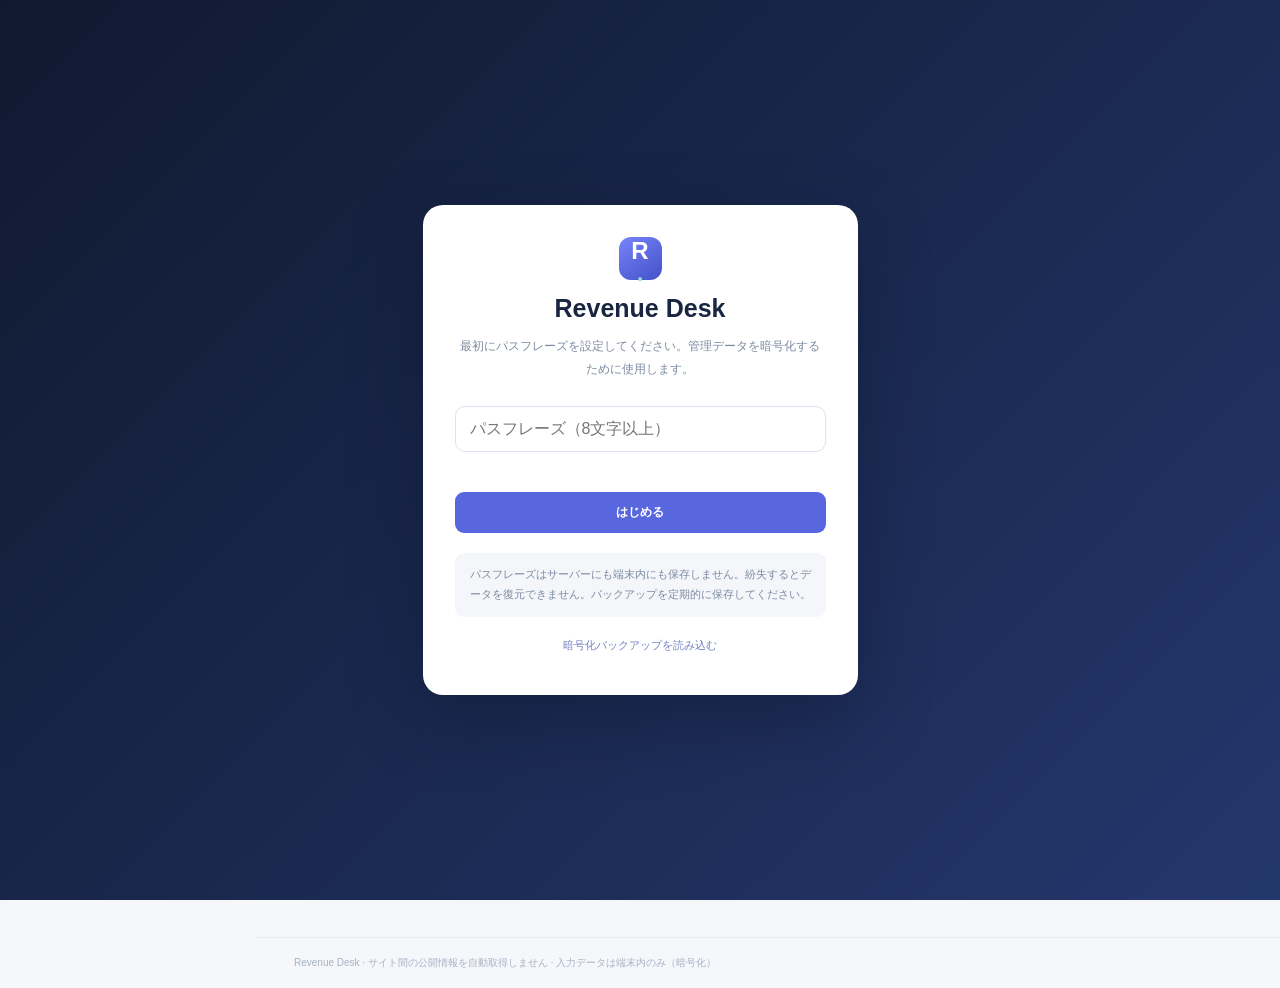
==== revenue-desk/index.html @ 65356a86 "Add standalone encrypted Revenue Desk app for independent monetized sites" ====
<!doctype html>
<html lang="ja">
<head>
<meta charset="utf-8"><meta name="viewport" content="width=device-width,initial-scale=1,viewport-fit=cover">
<meta name="robots" content="noindex,nofollow,noarchive"><meta name="referrer" content="no-referrer">
<meta http-equiv="Content-Security-Policy" content="default-src 'none'; style-src 'unsafe-inline'; script-src 'unsafe-inline'; img-src data:; connect-src 'none'; base-uri 'none'; object-src 'none'; form-action 'none'">
<meta name="theme-color" content="#111a31">
<title>Revenue Desk | 収益化サイト管理</title>
<style>
:root{font-family:-apple-system,BlinkMacSystemFont,"Hiragino Sans","Yu Gothic",Meiryo,sans-serif;color:#192541;background:#f5f7fb;--line:#e6ebf3;--dim:#8190a5;--violet:#5967df;--green:#16aa89;--shadow:0 9px 34px #1a315307}
*{box-sizing:border-box}body{margin:0}button,input,select,textarea{font:inherit}button{cursor:pointer}button:focus-visible,input:focus-visible,select:focus-visible,textarea:focus-visible{outline:3px solid #b9c2ff;outline-offset:2px}a{color:#5665d4;text-decoration:none}a:hover{text-decoration:underline}button:disabled{opacity:.5;cursor:default}[hidden]{display:none!important}
.shell{display:flex;min-height:100vh}.sidebar{width:255px;flex:none;background:#111a30;color:#b6c4dd;display:flex;flex-direction:column;position:sticky;top:0;height:100vh;padding:29px 17px}.logo{display:flex;align-items:center;gap:12px;margin:0 9px 45px}.mark{width:43px;height:43px;border-radius:12px;background:linear-gradient(145deg,#7783fc,#4352c6);color:#fff;font-weight:900;font-size:24px;display:grid;place-items:center}.mark span{color:#93e6d5}.logo strong{font-size:16px;color:#fff;letter-spacing:-.4px}.logo small{display:block;color:#8f9fbb;font-size:10px;margin-top:3px}.menu-caption,.eyebrow{font-size:10px;letter-spacing:1.5px;font-weight:800}.menu-caption{color:#627799;padding-left:17px;margin-bottom:13px}.nav{display:grid;gap:7px}.nav button{border:0;background:transparent;color:#b2c1dc;text-align:left;border-radius:11px;padding:14px 16px;font-weight:700;font-size:13px}.nav button b{font-size:19px;font-weight:500;margin-right:15px}.nav button.active{background:#344365;color:#fff;box-shadow:inset 3px 0 #8b9afd}.nav button:hover{background:#263651}.sidebar-bottom{margin-top:auto;background:#17243d;border:1px solid #30415c;border-radius:12px;padding:15px;line-height:1.6}.sidebar-bottom strong{font-size:11px;color:#daefff;display:block}.sidebar-bottom small{font-size:10px;color:#91a3bd}.dot{color:#3bd8aa}
.main{min-width:0;flex:1;display:flex;flex-direction:column}.top{height:77px;background:#fff;border-bottom:1px solid var(--line);display:flex;align-items:center;justify-content:space-between;padding:0 38px;gap:15px}.crumb{font-size:11px;color:#97a3b6;letter-spacing:.7px}.crumb b{color:#45536d}.top-right{display:flex;align-items:center;gap:20px}.top-right small{color:#8798aa;font-size:11px}.mobile-logo{display:none}.content{width:100%;max-width:1540px;margin:0 auto;padding:39px;flex:1}.page-head{display:flex;align-items:flex-end;justify-content:space-between;gap:20px;margin-bottom:28px}.eyebrow{color:#6271dc;margin:0 0 10px}.page-head h1{font-size:29px;letter-spacing:-1px;margin:0 0 9px}.intro{font-size:13px;color:#8490a5;margin:0;line-height:1.7}.btn{border:1px solid transparent;background:#fff;border-radius:9px;min-height:41px;padding:10px 16px;font-weight:750;font-size:12px;white-space:nowrap}.btn.primary{background:var(--violet);color:#fff}.btn.primary:hover{background:#4756cc}.btn.secondary{border-color:#dfe6f0;color:#41526c}.btn.danger{background:#fff1f2;color:#be4c59;border-color:#ffdcdf}.btn.mini{font-size:11px;min-height:32px;padding:7px 10px}.link-btn{border:0;background:none;color:var(--violet);font-size:11px;font-weight:700;padding:7px}.actions{display:flex;gap:8px;flex-wrap:wrap}.panel,.metric,.tile{background:#fff;border:1px solid var(--line);border-radius:15px;box-shadow:var(--shadow)}.panel{padding:25px;margin-bottom:18px}.panel-head{display:flex;align-items:center;justify-content:space-between;gap:10px;margin-bottom:21px}.panel-head h2{margin:0;font-size:16px}.tiny-heading{font-size:10px;letter-spacing:1.5px;color:#a3afc2;font-weight:800;margin:0 0 7px}.muted{font-size:11px;color:#95a3b5}.metrics{display:grid;grid-template-columns:repeat(4,minmax(0,1fr));gap:17px;margin-bottom:19px}.metric{padding:24px 22px;min-height:150px;position:relative;overflow:hidden}.metric label{display:block;color:#79889e;font-size:12px;font-weight:700;margin-bottom:19px}.metric strong{font-size:28px;letter-spacing:-1px;display:block;white-space:nowrap}.metric small{display:block;margin-top:14px;color:#93a0b4;font-size:11px}.bubble{position:absolute;right:18px;top:20px;width:30px;height:30px;display:grid;place-items:center;border-radius:9px;background:#eff0ff;color:#6472db;font-size:19px}.bubble.green{background:#eaf9f4;color:#0db392}.bubble.orange{background:#fff4e5;color:#e7a44d}.dashboard-columns{display:grid;grid-template-columns:minmax(0,1.6fr) minmax(290px,1fr);gap:18px}.dashboard-columns.bottom{grid-template-columns:1fr 1fr}.chart{display:flex;align-items:stretch;gap:13px;height:218px;border-bottom:1px solid #e9ecf4;padding-top:14px}.chart-group{flex:1;display:flex;flex-direction:column;justify-content:flex-end;min-width:0;align-items:center;gap:7px}.chart-bars{height:178px;display:flex;align-items:end;justify-content:center;gap:6px;width:100%;max-width:64px}.chart-bars span{width:36%;border-radius:5px 5px 0 0;min-height:0;background:#6876ee;transition:height .2s}.chart-bars span.cost{background:#b4bed4}.chart-group small{color:#8b98ae;font-size:10px}.legend{display:flex;align-items:center;justify-content:flex-end;gap:6px;font-size:11px;color:#8d9aad}.legend i{width:8px;height:8px;background:#6876ee;border-radius:2px;margin-left:11px}.legend i.cost{background:#b4bed4}.progress{height:9px;background:#edf0f6;border-radius:50px;overflow:hidden;margin-top:15px}.progress>div{height:100%;background:linear-gradient(90deg,#6573ee,#29c0ac);border-radius:50px}.big-number{font-size:24px;font-weight:800;margin:9px 0}.big-number small{font-size:12px;font-weight:500;color:#9ca9bc}.separator{border:0;border-top:1px solid var(--line);margin:24px 0}.plain-row{display:flex;align-items:center;justify-content:space-between;gap:12px;border-bottom:1px solid #f0f2f7;padding:12px 0;font-size:12px}.plain-row:last-child{border-bottom:0}.plain-row strong{font-weight:800}.plain-row small{display:block;color:#98a5b9;margin-top:5px;font-size:10px}.plain-row .truncate{white-space:nowrap;text-overflow:ellipsis;overflow:hidden;max-width:250px}.badge{display:inline-block;font-size:10px;font-weight:800;padding:5px 9px;border-radius:100px;color:#6675cf;background:#f0f1ff;white-space:nowrap}.badge.green{background:#e6f7f1;color:#0f987f}.badge.orange{background:#fff3e1;color:#ae762c}.badge.red{background:#ffedf0;color:#bc5664}.badge.gray{background:#eff2f6;color:#8290a1}.empty{text-align:center;color:#a5b0c2;font-size:12px;line-height:2;padding:32px 12px}.empty strong{display:block;color:#7e8ca3;font-size:13px}.empty .empty-icon{font-size:29px;display:block;margin-bottom:4px}.toolbar{display:flex;align-items:center;gap:12px;flex-wrap:wrap;margin-bottom:18px}.toolbar input,.toolbar select,input.control,select.control,textarea.control{border:1px solid #e0e6ef;background:#fff;border-radius:9px;color:#24324d;min-height:41px;padding:10px 12px}.toolbar input.search{min-width:250px;flex:1;max-width:440px}.toolbar label{font-size:12px;color:#758399;display:flex;align-items:center;gap:8px}.tile-grid{display:grid;grid-template-columns:repeat(auto-fill,minmax(275px,1fr));gap:16px}.tile{padding:21px}.tile-title{display:flex;gap:12px;align-items:center;margin-bottom:19px}.tile-icon{height:42px;width:42px;flex:none;background:#eff0fe;color:#6572dc;border-radius:12px;display:grid;place-items:center;font-size:20px;font-weight:800}.tile-title strong{font-size:15px;display:block;overflow-wrap:anywhere}.tile-title small{color:#99a5b8;font-size:10px;display:block;margin-top:5px}.tags{display:flex;gap:7px;flex-wrap:wrap}.tile-details{display:grid;grid-template-columns:1fr 1fr;margin:22px 0;gap:16px}.tile-details small{color:#9aa6b7;font-size:10px;display:block;margin-bottom:8px}.tile-details strong{font-size:17px}.tile-note{color:#9aa6b8;font-size:11px;white-space:nowrap;overflow:hidden;text-overflow:ellipsis;margin-top:16px;min-height:15px}.tile-bottom{display:flex;align-items:center;justify-content:space-between;gap:8px;border-top:1px solid var(--line);padding-top:15px;margin-top:15px}.table-scroller{overflow-x:auto}.ledger{width:100%;border-collapse:collapse;white-space:nowrap}th,td{text-align:left;border-bottom:1px solid #edf0f6;padding:15px 12px;font-size:12px}th{color:#9aa6b8;font-size:10px;font-weight:800}td:last-child{text-align:right}td.num,th.num{text-align:right}.pos{color:#149a7d;font-weight:800}.neg{color:#d26d71;font-weight:800}.task-row{display:flex;align-items:center;gap:14px;border-bottom:1px solid #edf0f4;padding:17px 0}.task-row:last-child{border-bottom:0}.task-row input[type=checkbox]{width:18px;height:18px;accent-color:#5967df}.task-info{flex:1;min-width:0}.task-info strong{font-size:13px;display:block;overflow-wrap:anywhere}.task-info small{font-size:11px;display:block;color:#99a5b7;margin-top:7px}.task-row.done strong{text-decoration:line-through;color:#a2acbb}.summary-strips{display:flex;gap:10px;flex-wrap:wrap;margin-bottom:17px}.summary-strips>span{font-size:12px;color:#70809a;background:#fff;border:1px solid var(--line);padding:11px 15px;border-radius:10px}.settings-grid{display:grid;grid-template-columns:repeat(2,minmax(0,1fr));gap:16px}.settings-grid .panel{margin-bottom:0}.body-copy{font-size:12px;line-height:1.9;color:#8794a8}.file-label{position:relative;overflow:hidden;display:inline-flex;align-items:center}.file-label input{position:absolute;opacity:0;inset:0;cursor:pointer}.help{font-size:11px;color:#9ba6ba;line-height:1.8}.inline-controls{display:flex;gap:10px;flex-wrap:wrap}.footer{border-top:1px solid var(--line);font-size:10px;color:#a7b2c3;padding:18px 39px}.mobile-nav{display:none}
dialog{border:1px solid #e1e8f2;border-radius:17px;box-shadow:0 20px 70px #121e3755;color:#22304c;width:min(520px,calc(100% - 30px));padding:25px}dialog::backdrop{background:#101a3080}.dialog-header{display:flex;align-items:center;justify-content:space-between;gap:10px;margin-bottom:20px}.dialog-header h2{font-size:20px;margin:0}.xbtn{border:0;background:#f3f5fa;border-radius:8px;font-size:22px;height:33px;width:33px;color:#8592aa}.field{display:block;margin-bottom:16px}.field span{display:block;font-size:12px;color:#66758f;font-weight:750;margin-bottom:7px}.field input,.field select,.field textarea{width:100%;border:1px solid #dfe6f0;border-radius:9px;padding:10px 12px;min-height:43px;color:#27344c;background:#fff}.field textarea{min-height:70px;resize:vertical}.field-pair{display:grid;grid-template-columns:1fr 1fr;gap:12px}.dialog-footer{display:flex;justify-content:flex-end;gap:9px;margin-top:22px}.toast{position:fixed;right:18px;bottom:19px;z-index:100;background:#1b2945;color:#fff;border-radius:10px;padding:13px 17px;box-shadow:0 12px 44px #141d3640;opacity:0;transition:.2s;pointer-events:none;font-size:12px}.toast.show{opacity:1}.lock-screen{position:fixed;inset:0;z-index:200;background:linear-gradient(135deg,#10192f,#24376d);display:flex;align-items:center;justify-content:center;padding:18px}.lock-card{width:min(435px,100%);background:#fff;border-radius:20px;padding:32px;box-shadow:0 25px 70px #0b122758}.lock-card h1{margin:14px 0 9px;font-size:25px}.lock-card p{color:#7e8ba2;line-height:1.9;font-size:12px}.lock-card input{width:100%;border:1px solid #dce4f1;border-radius:10px;padding:13px 14px;margin:13px 0 12px;min-height:46px}.lock-card .btn{width:100%}.lock-card .mark{margin:0 auto}.lock-card{text-align:center}.lock-card .warning{background:#f5f6fa;border-radius:9px;padding:12px;font-size:11px;color:#7b8aa1;margin-top:20px;line-height:1.8}.lock-error{color:#c44450;font-size:12px;min-height:20px;margin-bottom:8px}.lock-card .lock-actions{display:flex;gap:10px;margin-top:11px}.lock-card .lock-actions button{min-height:35px;font-size:11px;background:transparent;border:0;color:#7280c4;flex:1}.app-loading{opacity:.5}
@media(max-width:1130px){.sidebar{width:220px}.metrics{grid-template-columns:repeat(2,minmax(0,1fr))}.dashboard-columns{grid-template-columns:1fr 1fr}}@media(max-width:950px){.sidebar{display:none}.mobile-nav{display:flex;position:fixed;bottom:0;left:0;right:0;background:#fff;border-top:1px solid var(--line);height:calc(63px + env(safe-area-inset-bottom));padding-bottom:env(safe-area-inset-bottom);justify-content:space-around;z-index:20}.mobile-nav button{flex:1;border:0;background:none;color:#95a2b4;font-size:22px;display:flex;align-items:center;justify-content:center;flex-direction:column;gap:3px}.mobile-nav small{font-size:10px}.mobile-nav button.active{color:var(--violet)}.mobile-logo{display:flex;align-items:center;gap:10px;font-size:15px}.mobile-logo .mark{width:33px;height:33px;font-size:18px}.crumb{display:none}.top{height:65px;padding:0 20px}.content{padding:27px 20px}.footer{padding-bottom:88px}.dashboard-columns{grid-template-columns:1fr}.settings-grid{grid-template-columns:1fr}}@media(max-width:590px){.content{padding:21px 13px}.top{padding:0 13px}.top-right small{display:none}.top-right .btn{padding:10px 11px;font-size:11px}.page-head{align-items:flex-start;flex-direction:column;margin-bottom:20px;gap:15px}.page-head h1{font-size:24px}.metrics{gap:9px;margin-bottom:12px}.metric{min-height:125px;padding:16px 14px}.metric label{font-size:10px;margin-bottom:17px}.metric strong{font-size:22px}.metric small{font-size:10px;margin-top:11px}.bubble{right:10px;top:12px;width:27px;height:27px;font-size:16px}.panel{padding:19px 16px;margin-bottom:12px}.panel-head h2{font-size:15px}.dashboard-columns{gap:12px}.tile-grid{grid-template-columns:1fr}.field-pair{grid-template-columns:1fr;gap:0}.footer{padding-left:13px;padding-right:13px}.chart{gap:7px}.chart-bars{gap:3px}.task-row{gap:9px}.task-row .badge{display:none}.toolbar input.search{min-width:100%}.lock-card{padding:24px}}
</style>
</head>
<body>
<div class="shell">
  <aside class="sidebar">
    <div class="logo"><div class="mark">R<span>·</span></div><div><strong>Revenue Desk</strong><small>収益化サイト管理</small></div></div>
    <div class="menu-caption">WORKSPACE</div>
    <nav class="nav" aria-label="メニュー">
      <button data-page="dashboard" class="active"><b>◫</b> ダッシュボード</button>
      <button data-page="sites"><b>▦</b> サイト管理</button>
      <button data-page="ledger"><b>↗</b> 収益・費用</button>
      <button data-page="tasks"><b>☑</b> タスク管理</button>
      <button data-page="settings"><b>⚙</b> データ管理</button>
    </nav>
    <div class="sidebar-bottom"><strong><span class="dot">●</span> 暗号化して端末に保存</strong><small>収益・URL・メモはGitHubへ保存されません。</small></div>
  </aside>
  <div class="main">
    <header class="top">
      <div class="crumb">WORKSPACE / <b id="crumb-title">ダッシュボード</b></div>
      <div class="mobile-logo"><div class="mark">R<span>·</span></div><b>Revenue Desk</b></div>
      <div class="top-right"><small><span class="dot">●</span> この端末で暗号化</small><button class="btn primary" data-action="new-site">＋ サイト登録</button></div>
    </header>
    <main class="content">
      <section class="view" id="page-dashboard">
        <div class="page-head"><div><p class="eyebrow">YOUR BUSINESS AT A GLANCE</p><h1>収益ダッシュボード</h1><p class="intro">独立サイトの広告収益と運営状況をひと目で確認。</p></div><label class="toolbar">表示月 <input id="dashboard-month" type="month"></label></div>
        <div class="metrics">
          <div class="metric"><label>今月の収益</label><strong id="metric-income">¥0</strong><small id="income-delta">前月との比較</small><span class="bubble">↗</span></div>
          <div class="metric"><label>今月の費用</label><strong id="metric-cost">¥0</strong><small>広告・ドメインなどの費用</small><span class="bubble orange">−</span></div>
          <div class="metric"><label>今月の利益</label><strong id="metric-profit">¥0</strong><small>収益 − 費用</small><span class="bubble green">◈</span></div>
          <div class="metric"><label>運用中のサイト</label><strong id="metric-active">0</strong><small id="metric-total-sites">全0サイト</small><span class="bubble">▦</span></div>
        </div>
        <div class="dashboard-columns">
          <article class="panel"><div class="panel-head"><div><p class="tiny-heading">PERFORMANCE</p><h2>収益の推移</h2></div><span class="muted">直近6か月</span></div><div class="legend"><i></i>収益 <i class="cost"></i>費用</div><div class="chart" id="history-chart"></div></article>
          <article class="panel"><div class="panel-head"><div><p class="tiny-heading">TARGET</p><h2>月間収益目標</h2></div></div><div id="goal-panel"></div><hr class="separator"><div class="panel-head"><div><p class="tiny-heading">ADS REVIEW</p><h2>広告審査の進捗</h2></div></div><div id="ad-status-panel"></div></article>
        </div>
        <div class="dashboard-columns bottom">
          <article class="panel"><div class="panel-head"><div><p class="tiny-heading">NEXT ACTIONS</p><h2>優先タスク</h2></div><button class="link-btn" data-page="tasks">すべて見る →</button></div><div id="dashboard-tasks"></div></article>
          <article class="panel"><div class="panel-head"><div><p class="tiny-heading">SITES</p><h2>サイト別収益</h2></div><button class="link-btn" data-page="sites">一覧を見る →</button></div><div id="dashboard-sites"></div></article>
        </div>
      </section>
      <section class="view" id="page-sites" hidden>
        <div class="page-head"><div><p class="eyebrow">PORTFOLIO</p><h1>サイト管理</h1><p class="intro">公開先・広告審査状況・目標額を管理します。</p></div><button class="btn primary" data-action="new-site">＋ 新規登録</button></div>
        <div class="toolbar"><input class="search" id="site-query" placeholder="サイト名・URLで検索"><select id="site-filter"><option value="all">すべてのサイト</option><option value="active">運用中</option><option value="building">準備中</option><option value="paused">停止中</option></select></div><div class="tile-grid" id="site-cards"></div>
      </section>
      <section class="view" id="page-ledger" hidden>
        <div class="page-head"><div><p class="eyebrow">FINANCIAL LOG</p><h1>収益・費用</h1><p class="intro">AdSense、アフィリエイト、ドメインなどを月ごとに記録。</p></div><button class="btn primary" data-action="new-entry">＋ 記録追加</button></div>
        <div class="panel"><div class="toolbar"><label>対象月 <input id="ledger-month" type="month"></label><select id="ledger-site" aria-label="サイト絞り込み"></select><span id="ledger-total" style="margin-left:auto;font-weight:800"></span></div></div>
        <div class="panel"><div class="panel-head"><h2>取引記録</h2><button class="link-btn" data-action="export-csv">CSVを保存 ↗</button></div><div class="table-scroller"><table class="ledger"><thead><tr><th>日付</th><th>サイト</th><th>種別</th><th class="num">収益</th><th class="num">費用</th><th>メモ</th><th>編集</th></tr></thead><tbody id="ledger-rows"></tbody></table></div></div>
      </section>
      <section class="view" id="page-tasks" hidden>
        <div class="page-head"><div><p class="eyebrow">NEXT ACTIONS</p><h1>タスク管理</h1><p class="intro">広告審査、記事改善、サイト更新のやり忘れを防ぎます。</p></div><button class="btn primary" data-action="new-task">＋ タスク追加</button></div>
        <div class="summary-strips" id="task-summary"></div>
        <div class="panel"><div class="toolbar"><select id="task-filter"><option value="open">未完了のみ</option><option value="all">すべて</option><option value="done">完了のみ</option></select><select id="task-site"></select></div><div id="task-list"></div></div>
      </section>
      <section class="view" id="page-settings" hidden>
        <div class="page-head"><div><p class="eyebrow">PRIVACY FIRST</p><h1>データ管理</h1><p class="intro">管理データをGitHubには置かず、端末内で暗号化して保存します。</p></div></div>
        <div class="settings-grid">
          <article class="panel"><div class="panel-head"><div><p class="tiny-heading">BACKUP</p><h2>バックアップ・復元</h2></div></div><p class="body-copy">パスフレーズで暗号化されたJSONを保存します。別端末に復元するには、このパスフレーズが必要です。</p><div class="inline-controls"><button class="btn primary" data-action="export-backup">暗号化JSONを保存</button><label class="btn secondary file-label">JSONを取り込む<input type="file" id="import-file" accept=".json,application/json"></label></div><p class="help">初期設定ファイル（平文JSON）も取り込めます。復元すると既存のデータは置き換わります。</p></article>
          <article class="panel"><div class="panel-head"><div><p class="tiny-heading">PRIVACY</p><h2>プライバシーと注意点</h2></div></div><p class="body-copy">サイト名、URL、収益、メモ、タスクをGitHubや外部サーバーには送信しません。暗号化した内容をこのブラウザのlocalStorageに保存します。別端末には自動同期されません。</p><p class="help">パスフレーズを忘れると復元できません。コードを実行する同一オリジンの他のページやブラウザ拡張機能がある場合には注意してください。CSVは平文で書き出されます。</p><button class="btn secondary" data-action="lock">画面をロック</button></article>
          <article class="panel"><div class="panel-head"><div><p class="tiny-heading">DATA EXPORT</p><h2>CSVダウンロード</h2></div></div><p class="body-copy">すべての収益・費用記録をCSVで出力します。Excelなどで集計できます。CSVは暗号化されません。</p><button class="btn secondary" data-action="export-csv">収支CSVを出力</button></article>
          <article class="panel"><div class="panel-head"><div><p class="tiny-heading">DANGER ZONE</p><h2>すべての記録を消去</h2></div></div><p class="body-copy">このブラウザに保存された管理データを削除します。削除後に元に戻すことはできません。</p><button class="btn danger" data-action="clear-data">この端末のデータを消去</button></article>
        </div>
      </section>
    </main>
    <footer class="footer">Revenue Desk · サイト間の公開情報を自動取得しません · 入力データは端末内のみ（暗号化）</footer>
  </div>
</div>
<nav class="mobile-nav" aria-label="モバイルメニュー">
<button class="active" data-page="dashboard">◫<small>概要</small></button><button data-page="sites">▦<small>サイト</small></button><button data-page="ledger">↗<small>収益</small></button><button data-page="tasks">☑<small>タスク</small></button><button data-page="settings">⚙<small>設定</small></button>
</nav>
<dialog id="edit-dialog"><div class="dialog-header"><h2 id="edit-heading">追加</h2><button class="xbtn" data-action="close" aria-label="閉じる">×</button></div><form id="editor-form"><div id="editor-fields"></div><div class="dialog-footer"><button type="button" class="btn secondary" data-action="close">キャンセル</button><button type="submit" class="btn primary">保存する</button></div></form></dialog>
<div class="toast" id="toast" role="status"></div>
<div class="lock-screen" id="lock-screen"><form class="lock-card" id="unlock-form"><div class="mark">R<span>·</span></div><h1 id="lock-title">Revenue Desk</h1><p id="lock-info">最初にパスフレーズを設定してください。管理データを暗号化するために使用します。</p><input type="password" id="passphrase" minlength="8" required placeholder="パスフレーズ（8文字以上）" autocomplete="current-password" aria-label="パスフレーズ"><div class="lock-error" id="lock-error"></div><button type="submit" class="btn primary" id="unlock-button">はじめる</button><div class="warning">パスフレーズはサーバーにも端末内にも保存しません。紛失するとデータを復元できません。バックアップを定期的に保存してください。</div><div class="lock-actions"><button type="button" id="locked-import">暗号化バックアップを読み込む</button></div></form></div>
<script>
(() => {
'use strict';
const KEY='revenue-desk-encrypted-v1', ITERATIONS=220000;
const $=q=>document.querySelector(q), $$=q=>Array.from(document.querySelectorAll(q));
const EMPTY=()=>({version:1,sites:[],entries:[],tasks:[]});
const STATUS={active:'運用中',building:'準備中',paused:'停止中'};
const ADS={none:'未申請',review:'審査中',approved:'承認済み',rejected:'不承認',na:'対象外'};
const CHANNELS=['AdSense','アフィリエイト','その他の収益','ドメイン','サーバー','広告費','その他の費用'];
const money=v=>new Intl.NumberFormat('ja-JP',{style:'currency',currency:'JPY',maximumFractionDigits:0}).format(Number(v)||0);
const dateToday=()=>{const x=new Date();return [x.getFullYear(),String(x.getMonth()+1).padStart(2,'0'),String(x.getDate()).padStart(2,'0')].join('-');};
const monthToday=()=>dateToday().slice(0,7);
const shift=(m,n)=>{const a=m.split('-').map(Number),d=new Date(a[0],a[1]-1+n,1);return d.getFullYear()+'-'+String(d.getMonth()+1).padStart(2,'0');};
const id=()=>crypto.randomUUID();
const h=v=>String(v==null?'':v).replace(/[&<>"']/g,c=>({'&':'&amp;','<':'&lt;','>':'&gt;','"':'&quot;':'&quot;',"'":'&#39;'}[c]));
const str=(v,max=500)=>String(v||'').trim().slice(0,max);
const amount=v=>Math.max(0,Math.min(1e12,Number(v)||0));
const safeUrl=v=>{try{const a=new URL(str(v));return ['https:','http:'].includes(a.protocol)?a.href:'';}catch{return '';}};
const get=(id)=>document.getElementById(id);
const escLink=(url,text)=>{const safe=safeUrl(url);return safe?'<a target="_blank" rel="noopener noreferrer" href="'+h(safe)+'">'+h(text)+'</a>':'';};
const badge=(txt,kind='')=>'<span class="badge '+kind+'">'+h(txt)+'</span>';
const blank=message=>'<div class="empty"><span class="empty-icon">◇</span><strong>'+h(message)+'</strong>ここに管理データが表示されます。</div>';
const label=(text,name,value,type='text',required=false)=>'<label class="field"><span>'+h(text)+'</span><input type="'+type+'" name="'+name+'" value="'+h(value==null?'':value)+'" '+(required?'required':'')+'></label>';
const selectField=(text,name,value,options)=>'<label class="field"><span>'+h(text)+'</span><select name="'+name+'">'+options.map(([k,v])=>'<option value="'+h(k)+'" '+(String(k)===String(value)?'selected':'')+'>'+h(v)+'</option>').join('')+'</select></label>';
const opts=obj=>Object.entries(obj);
const enc=new TextEncoder(),dec=new TextDecoder();
const bytesTo64=bytes=>btoa(Array.from(bytes,x=>String.fromCharCode(x)).join(''));
const from64=str=>Uint8Array.from(atob(str),c=>c.charCodeAt(0));
let data=EMPTY(),key=null,salt=null,activePage='dashboard',month=monthToday(),editing={type:null,id:null};
let saveQueue=Promise.resolve(),ready=false,toastTimeout;
function toast(msg){get('toast').textContent=msg;get('toast').classList.add('show');clearTimeout(toastTimeout);toastTimeout=setTimeout(()=>get('toast').classList.remove('show'),2800);}
function stored(){try{return JSON.parse(localStorage.getItem(KEY)||'null');}catch{return null;}}
async function derive(password,s){const base=await crypto.subtle.importKey('raw',enc.encode(password),'PBKDF2',false,['deriveKey']);return crypto.subtle.deriveKey({name:'PBKDF2',hash:'SHA-256',salt:s,iterations:ITERATIONS},base,{name:'AES-GCM',length:256},false,['encrypt','decrypt']);}
function validate(raw){
if(!raw||typeof raw!=='object'||!Array.isArray(raw.sites)||!Array.isArray(raw.entries)||!Array.isArray(raw.tasks))throw Error('管理データの形式が違います');
const sites=raw.sites.slice(0,1500).map(x=>({id:str(x.id,100)||id(),name:str(x.name,90),url:safeUrl(x.url),platform:str(x.platform,50),status:STATUS[x.status]?x.status:'building',ads:ADS[x.ads]?x.ads:'none',goal:amount(x.goal),memo:str(x.memo)})).filter(x=>x.name);
const known=new Set(sites.map(x=>x.id));
const entries=raw.entries.slice(0,100000).map(x=>({id:str(x.id,100)||id(),siteId:str(x.siteId,100),date:/^\d{4}-\d{2}-\d{2}$/.test(x.date)?x.date:dateToday(),kind:x.kind==='cost'?'cost':'income',channel:CHANNELS.includes(x.channel)?x.channel:'その他の収益',amount:amount(x.amount),memo:str(x.memo)})).filter(x=>known.has(x.siteId));
const tasks=raw.tasks.slice(0,10000).map(x=>({id:str(x.id,100)||id(),siteId:str(x.siteId,100),title:str(x.title,120),due:/^\d{4}-\d{2}-\d{2}$/.test(x.due)?x.due:'',priority:['high','normal','low'].includes(x.priority)?x.priority:'normal',done:x.done===true})).filter(x=>x.title && (!x.siteId||known.has(x.siteId)));
return {version:1,sites,entries,tasks};
}
async function decrypt(payload,k){const plain=await crypto.subtle.decrypt({name:'AES-GCM',iv:from64(payload.iv)},k,from64(payload.data));return validate(JSON.parse(dec.decode(plain)));}
async function encrypt(raw,k,s){const iv=crypto.getRandomValues(new Uint8Array(12));const content=enc.encode(JSON.stringify(raw));const result=await crypto.subtle.encrypt({name:'AES-GCM',iv},k,content);return {format:'revenue-desk-secure-v1',salt:bytesTo64(s),iv:bytesTo64(iv),data:bytesTo64(new Uint8Array(result))};}
function persist(){if(!ready)return;const snapshot=JSON.parse(JSON.stringify(data));saveQueue=saveQueue.then(async()=>{const payload=await encrypt(snapshot,key,salt);localStorage.setItem(KEY,JSON.stringify(payload));}).catch(e=>{console.error(e);toast('保存できませんでした。容量などをご確認ください');});}
function stat(site,m){let income=0,cost=0;for(const e of data.entries){if(e.siteId===site && e.date.startsWith(m)){if(e.kind==='income')income+=e.amount;else cost+=e.amount;}}return {income,cost,profit:income-cost};}
function total(m){let income=0,cost=0;for(const e of data.entries){if(e.date.startsWith(m)){if(e.kind==='income')income+=e.amount;else cost+=e.amount;}}return {income,cost,profit:income-cost};}
function go(page){activePage=page;$$('.view').forEach(v=>v.hidden=v.id!=='page-'+page);$$('[data-page]').forEach(x=>x.classList.toggle('active',x.dataset.page===page));const names={dashboard:'ダッシュボード',sites:'サイト管理',ledger:'収益・費用',tasks:'タスク管理',settings:'データ管理'};get('crumb-title').textContent=names[page]||page;render();window.scrollTo(0,0);}
function render(){
if(!ready)return;
get('dashboard-month').value=month;get('ledger-month').value=month;
renderDashboard();renderSites();renderLedger();renderTasks();
}
function renderDashboard(){
const x=total(month),last=total(shift(month,-1)),active=data.sites.filter(s=>s.status==='active').length;
get('metric-income').textContent=money(x.income);get('metric-cost').textContent=money(x.cost);get('metric-profit').textContent=money(x.profit);get('metric-active').textContent=active;get('metric-total-sites').textContent='全'+data.sites.length+'サイト';
get('income-delta').textContent=last.income===0?'前月 '+money(last.income):'前月比 '+((x.income-last.income)/last.income*100).toFixed(0)+'%';
const months=Array.from({length:6},(_,i)=>shift(month,i-5)),values=months.map(total),max=Math.max(1,...values.map(v=>Math.max(v.income,v.cost)));
get('history-chart').innerHTML=months.map((m,i)=>'<div class="chart-group"><div class="chart-bars"><span title="'+h(m+' 収益 '+money(values[i].income))+'" style="height:'+((values[i].income/max)*100)+'%"></span><span class="cost" title="'+h(m+' 費用 '+money(values[i].cost))+'" style="height:'+((values[i].cost/max)*100)+'%"></span></div><small>'+h(m.slice(5))+'月</small></div>').join('');
const goal=data.sites.reduce((n,s)=>n+(s.status==='paused'?0:s.goal),0),pct=goal?Math.min(100,Math.round(x.income/goal*100)):0;
get('goal-panel').innerHTML='<div class="big-number">'+money(x.income)+' <small>/ '+money(goal)+'</small></div><div class="progress"><div style="width:'+pct+'%"></div></div><p class="muted">'+(goal?'達成率 '+pct+'%':'各サイトの編集画面から目標額を設定できます')+'</p>';
get('ad-status-panel').innerHTML=['approved','review','rejected','none'].map(st=>'<div class="plain-row"><span>'+h(ADS[st])+'</span><strong>'+data.sites.filter(s=>s.ads===st).length+' 件</strong></div>').join('');
const todo=data.tasks.filter(t=>!t.done).sort((a,b)=>((a.due||'9999')<(b.due||'9999')?-1:1)).slice(0,5);
get('dashboard-tasks').innerHTML=todo.length?todo.map(t=>'<div class="plain-row"><div><strong class="truncate">'+h(t.title)+'</strong><small>'+h(siteName(t.siteId))+' · '+h(t.due||'期限なし')+'</small></div>'+badge(t.priority==='high'?'優先':'通常',t.priority==='high'?'red':'gray')+'</div>').join(''):blank('タスクはありません');
const ranking=data.sites.map(s=>({s,stats:stat(s.id,month)})).sort((a,b)=>b.stats.income-a.stats.income).slice(0,5);
get('dashboard-sites').innerHTML=ranking.length?ranking.map(r=>'<div class="plain-row"><div><strong class="truncate">'+h(r.s.name)+'</strong><small>'+h(ADS[r.s.ads])+'</small></div><strong>'+money(r.stats.income)+'</strong></div>').join(''):blank('サイトは未登録です');
}
function siteName(siteId){return (data.sites.find(s=>s.id===siteId)||{}).name||'共通';}
function renderSites(){
const q=get('site-query').value.trim().toLowerCase(),f=get('site-filter').value;
const filtered=data.sites.filter(s=>(f==='all'||s.status===f)&&(s.name.toLowerCase().includes(q)||s.url.toLowerCase().includes(q)));
get('site-cards').innerHTML=filtered.length?filtered.map(s=>{
const st=stat(s.id,month);const url=safeUrl(s.url);
return '<article class="tile"><div class="tile-title"><div class="tile-icon">'+h(s.name.slice(0,1))+'</div><div><strong>'+h(s.name)+'</strong><small>'+h(s.platform||'独立サイト')+'</small></div></div><div class="tags">'+badge(STATUS[s.status],s.status==='active'?'green':'gray')+badge(ADS[s.ads],s.ads==='approved'?'green':s.ads==='review'?'orange':s.ads==='rejected'?'red':'gray')+'</div><div class="tile-details"><div><small>今月の収益</small><strong>'+money(st.income)+'</strong></div><div><small>月間目標</small><strong>'+money(s.goal)+'</strong></div></div><p class="tile-note">'+h(s.memo||s.url||'メモなし')+'</p><div class="tile-bottom"><span>'+escLink(url,'サイトを開く ↗')+'</span><div class="actions"><button class="btn secondary mini" data-edit="site" data-id="'+h(s.id)+'">編集</button><button class="btn danger mini" data-delete="site" data-id="'+h(s.id)+'">削除</button></div></div></article>';
}).join(''):blank(data.sites.length?'条件に合うサイトがありません':'サイトを追加してください');
}
function updateSiteSelect(selectId,value){const el=get(selectId),old=value===undefined?el.value:value;el.innerHTML='<option value="all">すべてのサイト</option>'+data.sites.map(s=>'<option value="'+h(s.id)+'">'+h(s.name)+'</option>').join('');el.value=(old==='all'||data.sites.some(s=>s.id===old))?old:'all';}
function renderLedger(){
updateSiteSelect('ledger-site');const filter=get('ledger-site').value;
const entries=data.entries.filter(e=>e.date.startsWith(month)&&(filter==='all'||e.siteId===filter)).sort((a,b)=>b.date.localeCompare(a.date));
const income=entries.filter(e=>e.kind==='income').reduce((n,e)=>n+e.amount,0),cost=entries.filter(e=>e.kind==='cost').reduce((n,e)=>n+e.amount,0);
get('ledger-total').textContent='利益 '+money(income-cost);
get('ledger-rows').innerHTML=entries.length?entries.map(e=>'<tr><td>'+h(e.date)+'</td><td>'+h(siteName(e.siteId))+'</td><td>'+h(e.channel)+'</td><td class="num pos">'+(e.kind==='income'?money(e.amount):'—')+'</td><td class="num neg">'+(e.kind==='cost'?money(e.amount):'—')+'</td><td>'+h(e.memo.slice(0,60))+'</td><td><button class="btn mini secondary" data-edit="entry" data-id="'+h(e.id)+'">編集</button> <button class="btn mini danger" data-delete="entry" data-id="'+h(e.id)+'">削除</button></td></tr>').join(''):'<tr><td colspan="7">'+blank('この月の記録はありません')+'</td></tr>';
}
function renderTasks(){
updateSiteSelect('task-site');const f=get('task-filter').value,site=get('task-site').value;
const open=data.tasks.filter(t=>!t.done),overdue=open.filter(t=>t.due&&t.due<dateToday());
get('task-summary').innerHTML='<span>未完了 <b>'+open.length+'</b> 件</span><span>期限超過 <b>'+overdue.length+'</b> 件</span><span>完了 <b>'+(data.tasks.length-open.length)+'</b> 件</span>';
const filtered=data.tasks.filter(t=>(f==='all'||(f==='open'?!t.done:t.done))&&(site==='all'||t.siteId===site)).sort((a,b)=>(a.done-b.done)||(a.due||'9999').localeCompare(b.due||'9999'));
get('task-list').innerHTML=filtered.length?filtered.map(t=>'<div class="task-row '+(t.done?'done':'')+'"><input type="checkbox" aria-label="完了にする" data-task-toggle="'+h(t.id)+'" '+(t.done?'checked':'')+'><div class="task-info"><strong>'+h(t.title)+'</strong><small>'+h(siteName(t.siteId))+' · '+h(t.due||'期限なし')+'</small></div>'+badge(t.priority==='high'?'高':t.priority==='low'?'低':'中',t.priority==='high'?'red':'gray')+'<div class="actions"><button class="btn mini secondary" data-edit="task" data-id="'+h(t.id)+'">編集</button><button class="btn mini danger" data-delete="task" data-id="'+h(t.id)+'">削除</button></div></div>').join(''):blank('表示するタスクがありません');
}
function siteOptions(value){return selectField('対象サイト','siteId',value,[['','共通'],...data.sites.map(s=>[s.id,s.name])]);}
function edit(type,recordId){
editing={type,id:recordId||null};let x={};
if(recordId){x=(type==='site'?data.sites:type==='entry'?data.entries:data.tasks).find(y=>y.id===recordId)||{};}
if(type==='site'){
get('edit-heading').textContent=recordId?'サイトを編集':'サイトを追加';
get('editor-fields').innerHTML=label('サイト名','name',x.name,'text',true)+label('公開URL','url',x.url,'url')+label('公開サービス・カテゴリ','platform',x.platform)+
'<div class="field-pair">'+selectField('運用状況','status',x.status||'active',opts(STATUS))+selectField('広告審査','ads',x.ads||'none',opts(ADS))+'</div>'+
label('月間収益目標（円）','goal',x.goal||0,'number')+'<label class="field"><span>メモ</span><textarea name="memo">'+h(x.memo||'')+'</textarea></label>';
}else if(type==='entry'){
if(!data.sites.length){toast('先にサイトを登録してください');go('sites');return;}
get('edit-heading').textContent=recordId?'収支記録を編集':'収支記録を追加';
get('editor-fields').innerHTML=selectField('対象サイト','siteId',x.siteId||data.sites[0].id,data.sites.map(s=>[s.id,s.name]))+
'<div class="field-pair">'+label('日付','date',x.date||dateToday(),'date',true)+selectField('種類','kind',x.kind||'income',[['income','収益'],['cost','費用']])+'</div>'+
selectField('内訳','channel',x.channel||'AdSense',CHANNELS.map(s=>[s,s]))+label('金額（円）','amount',x.amount||0,'number',true)+label('メモ','memo',x.memo);
}else{
get('edit-heading').textContent=recordId?'タスクを編集':'タスクを追加';
get('editor-fields').innerHTML=label('タスク名','title',x.title,'text',true)+siteOptions(x.siteId||'')+
'<div class="field-pair">'+label('期限','due',x.due||'','date')+selectField('優先度','priority',x.priority||'normal',[['high','高'],['normal','中'],['low','低']])+'</div>';
}
get('edit-dialog').showModal();
}
function submit(e){
e.preventDefault();const f=new FormData(e.currentTarget),x=Object.fromEntries(f.entries()),type=editing.type,recordId=editing.id||id();
if(type==='site'){
const item={id:recordId,name:str(x.name,90),url:safeUrl(x.url),platform:str(x.platform,50),status:STATUS[x.status]?x.status:'building',ads:ADS[x.ads]?x.ads:'none',goal:amount(x.goal),memo:str(x.memo)};
if(!item.name){toast('サイト名を入力してください');return;}upsert(data.sites,item);
}else if(type==='entry'){
const item={id:recordId,siteId:str(x.siteId,100),date:x.date||dateToday(),kind:x.kind==='cost'?'cost':'income',channel:CHANNELS.includes(x.channel)?x.channel:'その他の収益',amount:amount(x.amount),memo:str(x.memo)};
if(!data.sites.some(s=>s.id===item.siteId)){toast('サイトを選んでください');return;}upsert(data.entries,item);
}else if(type==='task'){
const prev=data.tasks.find(t=>t.id===recordId);
const item={id:recordId,title:str(x.title,120),siteId:str(x.siteId,100),due:x.due||'',priority:['high','normal','low'].includes(x.priority)?x.priority:'normal',done:prev?prev.done:false};
if(!item.title){toast('タスク名を入力してください');return;}upsert(data.tasks,item);
}
get('edit-dialog').close();persist();render();toast('保存しました');
}
function upsert(arr,x){const i=arr.findIndex(y=>y.id===x.id);if(i<0)arr.push(x);else arr[i]=x;}
function remove(type,itemId){
const arr=type==='site'?data.sites:type==='entry'?data.entries:data.tasks;
const item=arr.find(x=>x.id===itemId);if(!item)return;
if(!confirm('「'+(item.name||item.title||item.date)+'」を削除しますか？'+(type==='site'?' 関連する収益・タスクも削除されます。':'')))return;
arr.splice(arr.indexOf(item),1);
if(type==='site'){data.entries=data.entries.filter(x=>x.siteId!==itemId);data.tasks=data.tasks.filter(x=>x.siteId!==itemId);}
persist();render();toast('削除しました');
}
function download(filename,blob){const url=URL.createObjectURL(blob),a=document.createElement('a');a.href=url;a.download=filename;document.body.append(a);a.click();a.remove();setTimeout(()=>URL.revokeObjectURL(url),1000);}
function downloadBackup(){saveQueue.then(()=>{const s=localStorage.getItem(KEY);if(!s)throw Error('保存データがありません');download('revenue-desk-secure-'+dateToday()+'.json',new Blob([s],{type:'application/json'}));toast('暗号化バックアップを保存しました');}).catch(()=>toast('保存データの出力に失敗しました'));}
function csvSafe(v){let s=String(v==null?'':v);if(/^[\s]*[=+\-@\t\r]/.test(s))s="'"+s;return '"'+s.replace(/"/g,'""')+'"';}
function exportCSV(){
if(!confirm('CSVは暗号化されません。保存しますか？'))return;
const rows=[['日付','サイト','種類','内訳','金額（円）','メモ'],...data.entries.map(e=>[e.date,siteName(e.siteId),e.kind==='income'?'収益':'費用',e.channel,e.amount,e.memo])];
download('revenue-desk-ledger-'+dateToday()+'.csv',new Blob(['\ufeff'+rows.map(row=>row.map(csvSafe).join(',')).join('\r\n')],{type:'text/csv;charset=utf-8'}));toast('CSVを保存しました');
}
async function importFile(file){
if(!file)return;
try{
if(file.size>10000000)throw Error('ファイルが大きすぎます');
const obj=JSON.parse(await file.text());
if(obj.format==='revenue-desk-secure-v1'){
if(!obj.salt||!obj.iv||!obj.data)throw Error('暗号化ファイルが不正です');
const pass=prompt('バックアップ作成時のパスフレーズを入力してください');if(!pass)return;
const importedSalt=from64(obj.salt),importKey=await derive(pass,importedSalt);
const decrypted=await decrypt(obj,importKey);
if(!confirm('現在の記録を置き換えて、バックアップを復元しますか？'))return;
data=decrypted;persist();render();toast('暗号化バックアップを復元しました');
}else{
const parsed=validate(obj);
if(!confirm('平文の初期設定ファイルを取り込みますか？ 現在の記録は置き換わります。'))return;
data=parsed;persist();render();toast(parsed.sites.length+'サイトを取り込みました');
}
}catch(err){console.warn(err);alert('取り込みに失敗しました。ファイル形式・パスフレーズをご確認ください。');}
}
function lock(){key=null;salt=null;ready=false;get('lock-screen').hidden=false;get('passphrase').value='';get('lock-error').textContent='';refreshLock();}
function refreshLock(){const has=!!stored();get('lock-title').textContent=has?'管理画面のロック解除':'Revenue Deskへようこそ';get('lock-info').textContent=has?'パスフレーズで暗号化データを復号します。':'最初にパスフレーズを設定してください。データは暗号化してこの端末に保存されます。';get('unlock-button').textContent=has?'ロック解除':'新しく始める';}
async function unlock(e){
e.preventDefault();const pass=get('passphrase').value;
if(pass.length<8){get('lock-error').textContent='8文字以上で入力してください';return;}
get('unlock-button').disabled=true;get('lock-error').textContent='';
try{
const payload=stored();
if(payload){if(payload.format!=='revenue-desk-secure-v1')throw Error('保存形式が不正です');salt=from64(payload.salt);key=await derive(pass,salt);data=await decrypt(payload,key);}
else{salt=crypto.getRandomValues(new Uint8Array(16));key=await derive(pass,salt);data=EMPTY();}
ready=true;get('lock-screen').hidden=true;get('passphrase').value='';if(!payload)persist();go('dashboard');
}catch(e){console.warn(e);get('lock-error').textContent='パスフレーズが違うか、保存データが壊れています。';key=null;salt=null;}finally{get('unlock-button').disabled=false;}
}
document.addEventListener('click',e=>{
const page=e.target.closest('[data-page]');if(page){go(page.dataset.page);return;}
const add=e.target.closest('[data-action]');if(add){
const action=add.dataset.action;
if(action==='new-site')edit('site');
if(action==='new-entry')edit('entry');
if(action==='new-task')edit('task');
if(action==='close')get('edit-dialog').close();
if(action==='export-csv')exportCSV();
if(action==='export-backup')downloadBackup();
if(action==='lock')lock();
if(action==='clear-data'){if(confirm('本当にこの端末の全データを消去しますか？')&&prompt('消去するには「削除」と入力してください')==='削除'){ready=false;saveQueue.then(()=>{localStorage.removeItem(KEY);data=EMPTY();lock();toast('端末の記録を消去しました');});}}
return;}
const editButton=e.target.closest('[data-edit]');if(editButton){edit(editButton.dataset.edit,editButton.dataset.id);return;}
const deleteButton=e.target.closest('[data-delete]');if(deleteButton){remove(deleteButton.dataset.delete,deleteButton.dataset.id);}
});
document.addEventListener('change',e=>{
if(e.target.matches('[data-task-toggle]')){const t=data.tasks.find(t=>t.id===e.target.dataset.taskToggle);if(t){t.done=e.target.checked;persist();render();}}
if(e.target.id==='dashboard-month'||e.target.id==='ledger-month'){month=e.target.value||monthToday();render();}
if(e.target.id==='site-filter'||e.target.id==='site-query')renderSites();
if(e.target.id==='ledger-site')renderLedger();
if(e.target.id==='task-filter'||e.target.id==='task-site')renderTasks();
if(e.target.id==='import-file'){importFile(e.target.files[0]);e.target.value='';}
});
get('site-query').addEventListener('input',renderSites);
get('editor-form').addEventListener('submit',submit);
get('unlock-form').addEventListener('submit',unlock);
get('locked-import').addEventListener('click',()=>{alert('まずパスフレーズを設定または解除し、その後「データ管理」からJSONを読み込んでください。');});
get('edit-dialog').addEventListener('click',e=>{if(e.target===get('edit-dialog'))get('edit-dialog').close();});
refreshLock();
if(!crypto.subtle){get('lock-error').textContent='暗号化機能が使えません。HTTPSで開いてください。';get('unlock-button').disabled=true;}
})();
</script>
</body>
</html>
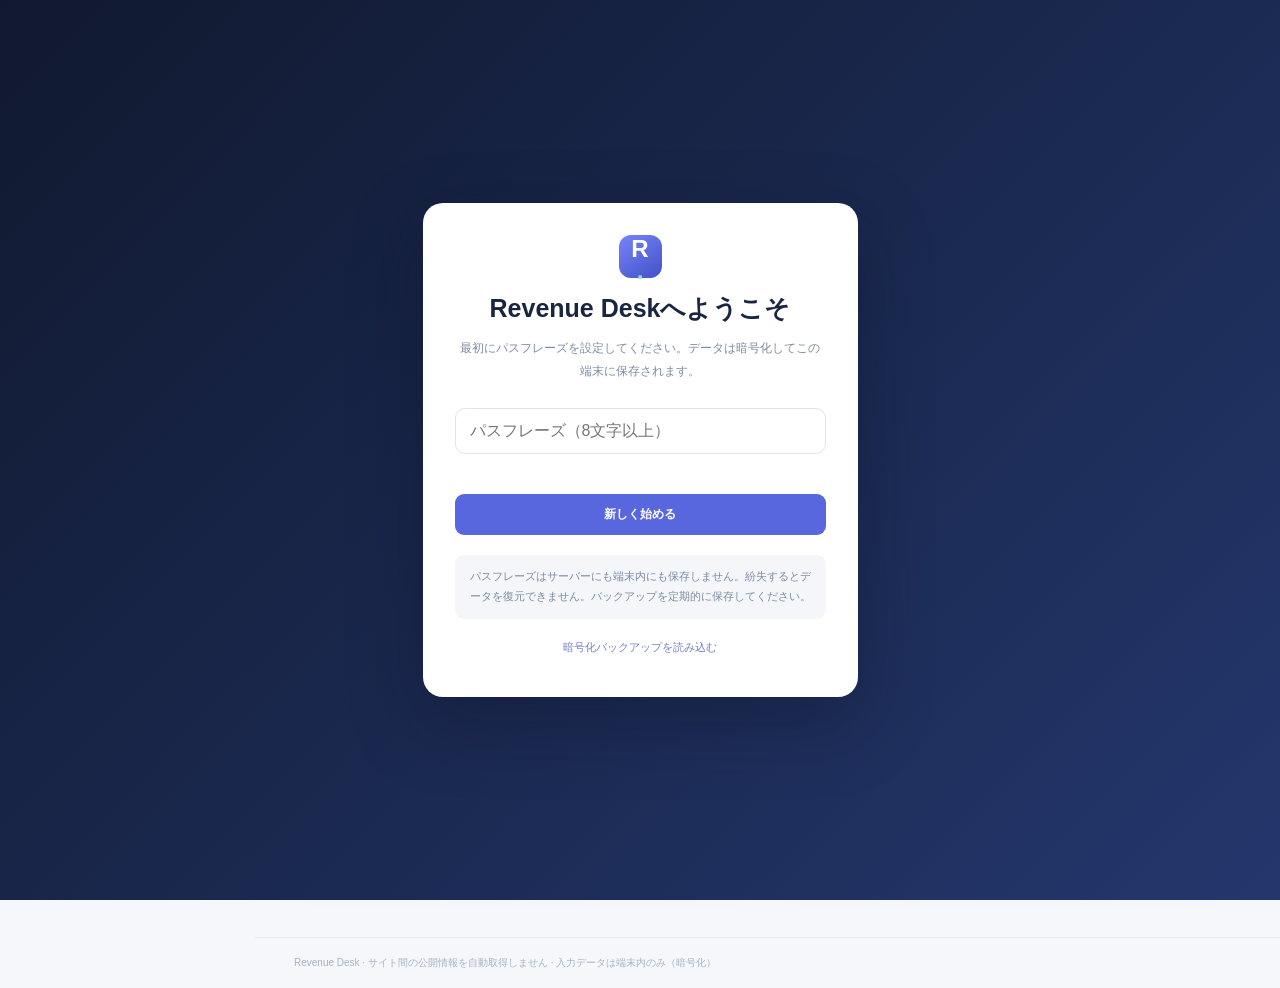
==== commit 8981d8c3: "Fix HTML escaping helper syntax in Revenue Desk" ====
--- a/revenue-desk/index.html
+++ b/revenue-desk/index.html
@@ -100,7 +100,7 @@
 const monthToday=()=>dateToday().slice(0,7);
 const shift=(m,n)=>{const a=m.split('-').map(Number),d=new Date(a[0],a[1]-1+n,1);return d.getFullYear()+'-'+String(d.getMonth()+1).padStart(2,'0');};
 const id=()=>crypto.randomUUID();
-const h=v=>String(v==null?'':v).replace(/[&<>"']/g,c=>({'&':'&amp;','<':'&lt;','>':'&gt;','"':'&quot;':'&quot;',"'":'&#39;'}[c]));
+const h=v=>String(v==null?'':v).replace(/[&<>"']/g,c=>({'&':'&amp;','<':'&lt;','>':'&gt;','"':'&quot;',"'":'&#39;'}[c]));
 const str=(v,max=500)=>String(v||'').trim().slice(0,max);
 const amount=v=>Math.max(0,Math.min(1e12,Number(v)||0));
 const safeUrl=v=>{try{const a=new URL(str(v));return ['https:','http:'].includes(a.protocol)?a.href:'';}catch{return '';}};
